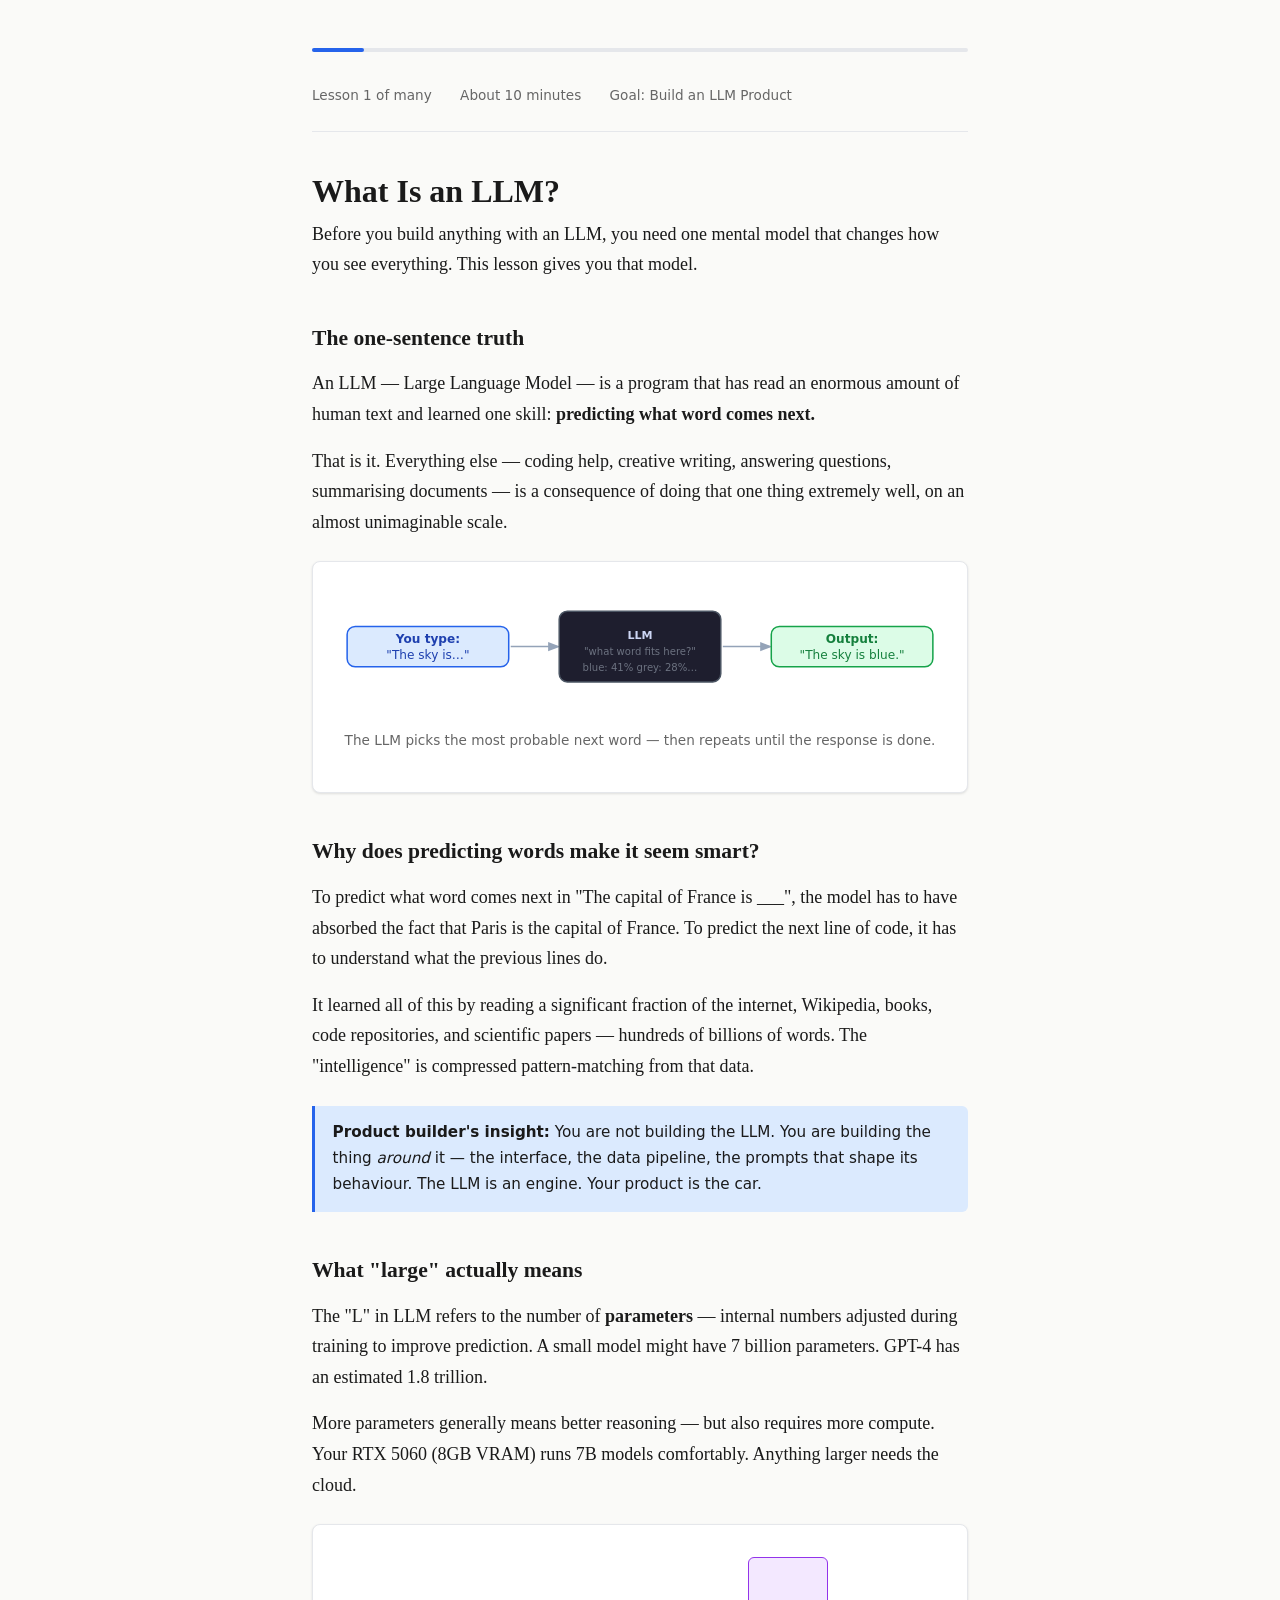
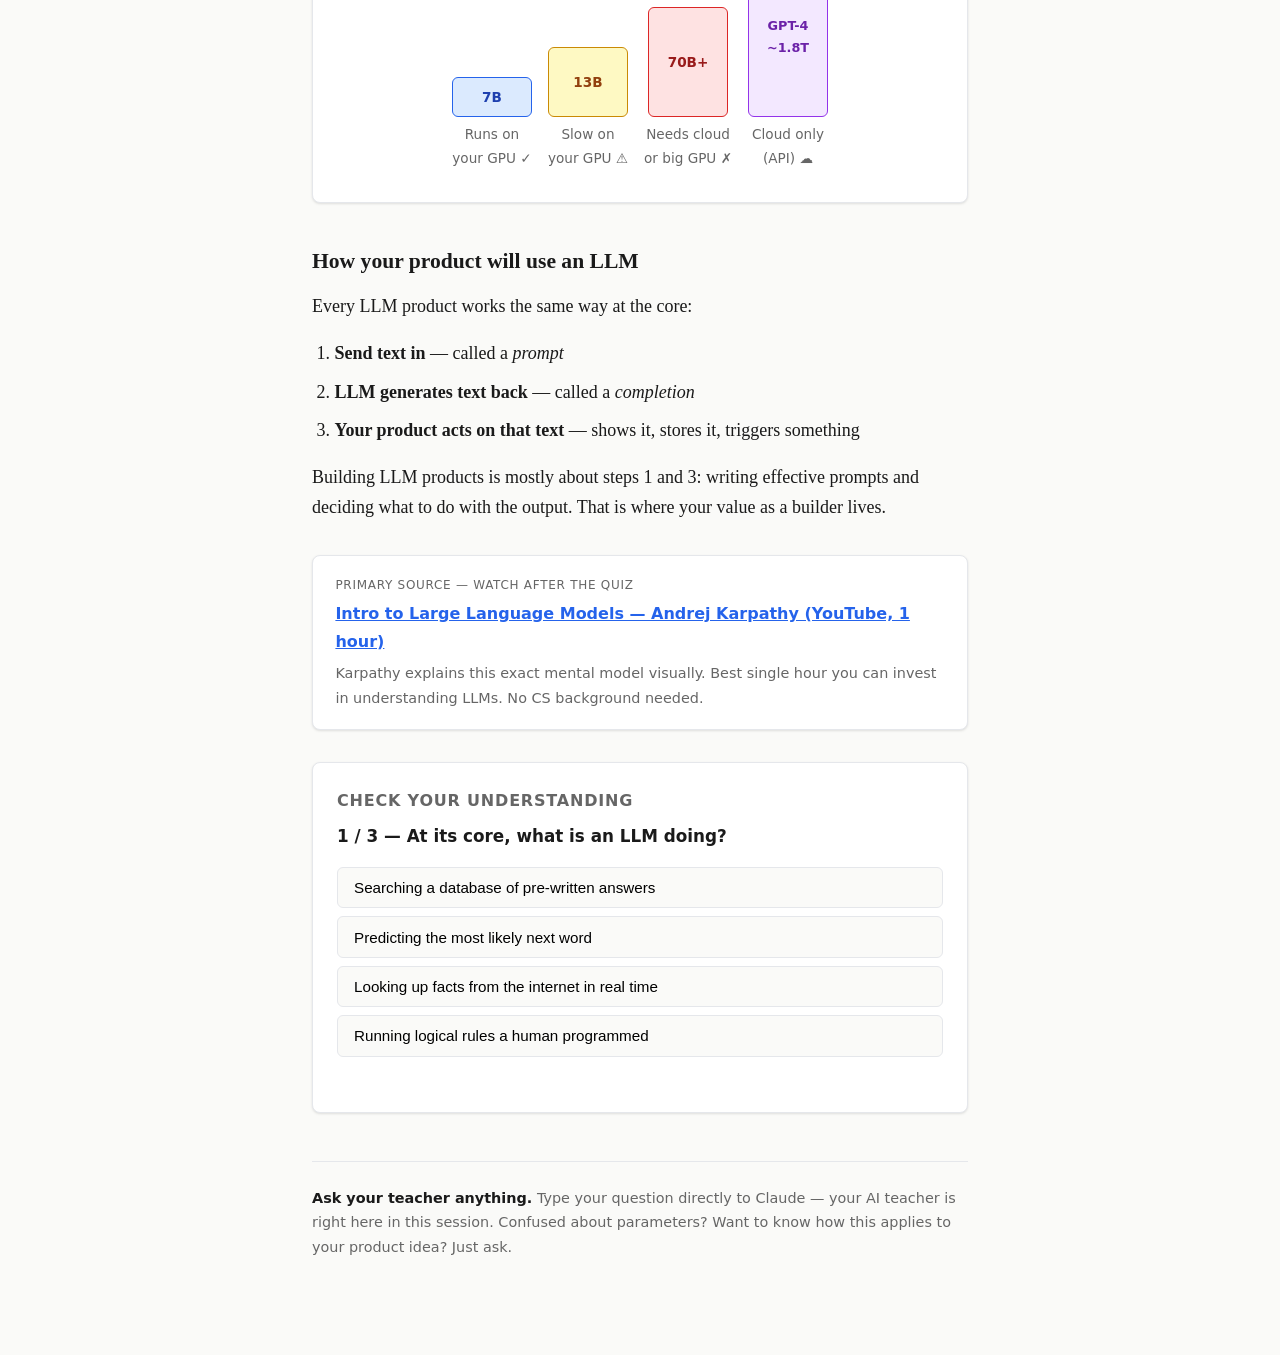
==== lessons/0001-what-is-an-llm.html @ aecf4b58 "Initial commit: Lessons 1 & 2 — What Is an LLM + Python from Zero" ====
<!DOCTYPE html>
<html lang="en">
<head>
<meta charset="UTF-8">
<meta name="viewport" content="width=device-width, initial-scale=1.0">
<title>Lesson 1 — What Is an LLM?</title>
<link rel="stylesheet" href="../assets/style.css">
</head>
<body>

<div class="progress-bar"><div class="fill" id="progress-fill" style="width: 8%"></div></div>

<p class="lesson-meta">
  <span>Lesson 1 of many</span>
  <span>About 10 minutes</span>
  <span>Goal: Build an LLM Product</span>
</p>

<h1>What Is an LLM?</h1>

<p>Before you build anything with an LLM, you need one mental model that changes how you see everything. This lesson gives you that model.</p>

<h2>The one-sentence truth</h2>

<p>An LLM — Large Language Model — is a program that has read an enormous amount of human text and learned one skill: <strong>predicting what word comes next.</strong></p>

<p>That is it. Everything else — coding help, creative writing, answering questions, summarising documents — is a consequence of doing that one thing extremely well, on an almost unimaginable scale.</p>

<div class="diagram">
  <svg viewBox="0 0 600 120" xmlns="http://www.w3.org/2000/svg" style="max-width:100%;font-family:system-ui,sans-serif">
    <rect x="10" y="40" width="160" height="40" rx="8" fill="#dbeafe" stroke="#2563eb" stroke-width="1.5"/>
    <text x="90" y="56" text-anchor="middle" font-size="12" fill="#1e40af" font-weight="600">You type:</text>
    <text x="90" y="72" text-anchor="middle" font-size="12" fill="#1e40af">"The sky is…"</text>
    <line x1="172" y1="60" x2="218" y2="60" stroke="#94a3b8" stroke-width="1.5" marker-end="url(#arr)"/>
    <rect x="220" y="25" width="160" height="70" rx="8" fill="#1e1e2e" stroke="#4b5563" stroke-width="1.5"/>
    <text x="300" y="52" text-anchor="middle" font-size="11" fill="#cdd6f4" font-weight="600">LLM</text>
    <text x="300" y="68" text-anchor="middle" font-size="10" fill="#6c7280">"what word fits here?"</text>
    <text x="300" y="84" text-anchor="middle" font-size="10" fill="#6c7280">blue: 41%  grey: 28%…</text>
    <line x1="382" y1="60" x2="428" y2="60" stroke="#94a3b8" stroke-width="1.5" marker-end="url(#arr)"/>
    <rect x="430" y="40" width="160" height="40" rx="8" fill="#dcfce7" stroke="#16a34a" stroke-width="1.5"/>
    <text x="510" y="56" text-anchor="middle" font-size="12" fill="#15803d" font-weight="600">Output:</text>
    <text x="510" y="72" text-anchor="middle" font-size="12" fill="#15803d">"The sky is blue."</text>
    <defs>
      <marker id="arr" markerWidth="8" markerHeight="8" refX="6" refY="3" orient="auto">
        <path d="M0,0 L0,6 L8,3 z" fill="#94a3b8"/>
      </marker>
    </defs>
  </svg>
  <p style="margin-top:.75rem;font-size:.85rem;color:#666;font-family:system-ui,sans-serif">The LLM picks the most probable next word — then repeats until the response is done.</p>
</div>

<h2>Why does predicting words make it seem smart?</h2>

<p>To predict what word comes next in "The capital of France is ___", the model has to have absorbed the fact that Paris is the capital of France. To predict the next line of code, it has to understand what the previous lines do.</p>

<p>It learned all of this by reading a significant fraction of the internet, Wikipedia, books, code repositories, and scientific papers — hundreds of billions of words. The "intelligence" is compressed pattern-matching from that data.</p>

<div class="callout">
  <strong>Product builder's insight:</strong> You are not building the LLM. You are building the thing <em>around</em> it — the interface, the data pipeline, the prompts that shape its behaviour. The LLM is an engine. Your product is the car.
</div>

<h2>What "large" actually means</h2>

<p>The "L" in LLM refers to the number of <strong>parameters</strong> — internal numbers adjusted during training to improve prediction. A small model might have 7 billion parameters. GPT-4 has an estimated 1.8 trillion.</p>

<p>More parameters generally means better reasoning — but also requires more compute. Your RTX 5060 (8GB VRAM) runs 7B models comfortably. Anything larger needs the cloud.</p>

<div class="diagram">
  <div style="display:flex;gap:1rem;justify-content:center;align-items:flex-end;font-family:system-ui,sans-serif;font-size:.85rem;padding:.5rem 0">
    <div style="text-align:center">
      <div style="background:#dbeafe;border:1px solid #2563eb;border-radius:6px;width:80px;height:40px;margin:0 auto .4rem;display:flex;align-items:center;justify-content:center;font-weight:700;color:#1e40af">7B</div>
      <div style="color:#666">Runs on<br>your GPU ✓</div>
    </div>
    <div style="text-align:center">
      <div style="background:#fef9c3;border:1px solid #ca8a04;border-radius:6px;width:80px;height:70px;margin:0 auto .4rem;display:flex;align-items:center;justify-content:center;font-weight:700;color:#92400e">13B</div>
      <div style="color:#666">Slow on<br>your GPU ⚠️</div>
    </div>
    <div style="text-align:center">
      <div style="background:#fee2e2;border:1px solid #dc2626;border-radius:6px;width:80px;height:110px;margin:0 auto .4rem;display:flex;align-items:center;justify-content:center;font-weight:700;color:#991b1b">70B+</div>
      <div style="color:#666">Needs cloud<br>or big GPU ✗</div>
    </div>
    <div style="text-align:center">
      <div style="background:#f3e8ff;border:1px solid #9333ea;border-radius:6px;width:80px;height:160px;margin:0 auto .4rem;display:flex;align-items:center;justify-content:center;font-weight:700;color:#6b21a8;font-size:.8rem;text-align:center">GPT-4<br>~1.8T</div>
      <div style="color:#666">Cloud only<br>(API) ☁️</div>
    </div>
  </div>
</div>

<h2>How your product will use an LLM</h2>

<p>Every LLM product works the same way at the core:</p>

<ol style="padding-left:1.4rem;margin-bottom:1rem">
  <li style="margin-bottom:.5rem"><strong>Send text in</strong> — called a <em>prompt</em></li>
  <li style="margin-bottom:.5rem"><strong>LLM generates text back</strong> — called a <em>completion</em></li>
  <li style="margin-bottom:.5rem"><strong>Your product acts on that text</strong> — shows it, stores it, triggers something</li>
</ol>

<p>Building LLM products is mostly about steps 1 and 3: writing effective prompts and deciding what to do with the output. That is where your value as a builder lives.</p>

<div class="source">
  <div class="label">Primary source — watch after the quiz</div>
  <a href="https://www.youtube.com/watch?v=zjkBMFhNj_g" target="_blank">Intro to Large Language Models — Andrej Karpathy (YouTube, 1 hour)</a>
  <p style="margin-top:.4rem;color:#666;margin-bottom:0">Karpathy explains this exact mental model visually. Best single hour you can invest in understanding LLMs. No CS background needed.</p>
</div>

<!-- QUIZ -->
<div class="quiz" id="quiz-container">
  <h3>Check your understanding</h3>
  <div id="quiz-question" class="question"></div>
  <div id="quiz-options" class="options"></div>
  <div id="quiz-feedback" class="feedback"></div>
  <button id="quiz-next" class="next-btn" style="display:none"></button>
</div>

<div class="ask-teacher">
  <strong>Ask your teacher anything.</strong> Type your question directly to Claude — your AI teacher is right here in this session. Confused about parameters? Want to know how this applies to your product idea? Just ask.
</div>

<script>
(function () {
  var questions = [
    {
      q: "At its core, what is an LLM doing?",
      options: [
        "Searching a database of pre-written answers",
        "Predicting the most likely next word",
        "Looking up facts from the internet in real time",
        "Running logical rules a human programmed"
      ],
      correct: 1,
      feedback: "Correct. Everything else — reasoning, coding, creativity — emerges from doing next-word prediction extremely well at scale."
    },
    {
      q: "Your RTX 5060 has 8GB of VRAM. Which model size runs well on it?",
      options: [
        "1.8 trillion parameters (GPT-4 scale)",
        "70 billion parameters",
        "7 billion parameters",
        "All sizes run equally well"
      ],
      correct: 2,
      feedback: "Correct. 7B models fit comfortably in 8GB VRAM with quantisation. 70B+ needs far more memory or cloud compute."
    },
    {
      q: "As a product builder, what is the LLM to you?",
      options: [
        "The full product you are shipping",
        "An engine you build your product around",
        "Something you must train from scratch",
        "A direct replacement for a search engine"
      ],
      correct: 1,
      feedback: "Correct. You don't build the engine — you build the car. The LLM is infrastructure; your product is what you wrap around it."
    }
  ];

  var current = 0;
  var answered = false;

  var qEl = document.getElementById('quiz-question');
  var oEl = document.getElementById('quiz-options');
  var fEl = document.getElementById('quiz-feedback');
  var nBtn = document.getElementById('quiz-next');
  var progFill = document.getElementById('progress-fill');

  function setProgress(pct) {
    progFill.style.width = pct + '%';
  }

  function renderQuestion() {
    answered = false;
    var q = questions[current];
    setProgress(8 + (current / questions.length) * 25);

    qEl.textContent = (current + 1) + ' / ' + questions.length + ' — ' + q.q;
    fEl.textContent = '';
    nBtn.style.display = 'none';

    while (oEl.firstChild) oEl.removeChild(oEl.firstChild);

    q.options.forEach(function (text, i) {
      var btn = document.createElement('button');
      btn.className = 'option';
      btn.textContent = text;
      btn.addEventListener('click', function () { answer(i); });
      oEl.appendChild(btn);
    });

    if (current < questions.length - 1) {
      nBtn.textContent = 'Next question →';
      nBtn.onclick = function () { current++; renderQuestion(); };
    } else {
      nBtn.textContent = 'Finish lesson ✓';
      nBtn.onclick = finish;
    }
  }

  function answer(i) {
    if (answered) return;
    answered = true;
    var q = questions[current];
    var btns = oEl.querySelectorAll('.option');
    btns[i].classList.add(i === q.correct ? 'correct' : 'wrong');
    if (i !== q.correct) btns[q.correct].classList.add('correct');
    fEl.textContent = (i === q.correct ? '✓ ' : '✗ Not quite. ') + q.feedback;
    nBtn.style.display = 'inline-block';
  }

  function finish() {
    var container = document.getElementById('quiz-container');
    while (container.firstChild) container.removeChild(container.firstChild);

    var wrap = document.createElement('div');
    wrap.style.cssText = 'text-align:center;padding:1.5rem 0;font-family:system-ui,sans-serif';

    var emoji = document.createElement('div');
    emoji.textContent = '🎉';
    emoji.style.cssText = 'font-size:2.5rem;margin-bottom:.5rem';

    var title = document.createElement('div');
    title.textContent = 'Lesson complete.';
    title.style.cssText = 'font-weight:700;font-size:1.1rem;margin-bottom:.75rem';

    var msg = document.createElement('p');
    msg.style.cssText = 'color:#666;font-size:.9rem;line-height:1.6;margin:0';
    msg.textContent = 'Now watch the Andrej Karpathy video linked above — it will make everything click visually. When ready, ask your teacher: "What is the next lesson?"';

    wrap.appendChild(emoji);
    wrap.appendChild(title);
    wrap.appendChild(msg);
    container.appendChild(wrap);
    setProgress(33);
  }

  renderQuestion();
})();
</script>

</body>
</html>
---- assets/style.css ----
/* Shared stylesheet — LLM course */

:root {
  --bg: #fafaf8;
  --text: #1a1a1a;
  --muted: #666;
  --accent: #2563eb;
  --accent-light: #dbeafe;
  --border: #e5e7eb;
  --correct: #16a34a;
  --correct-bg: #dcfce7;
  --wrong: #dc2626;
  --wrong-bg: #fee2e2;
  --code-bg: #1e1e2e;
  --code-text: #cdd6f4;
  --card-bg: #ffffff;
  --shadow: 0 1px 3px rgba(0,0,0,.08), 0 1px 2px rgba(0,0,0,.04);
}

* { box-sizing: border-box; margin: 0; padding: 0; }

body {
  font-family: "Georgia", "Times New Roman", serif;
  background: var(--bg);
  color: var(--text);
  line-height: 1.7;
  font-size: 18px;
  max-width: 720px;
  margin: 0 auto;
  padding: 3rem 2rem 6rem;
}

h1 { font-size: 2rem; font-weight: 700; line-height: 1.2; margin-bottom: .5rem; }
h2 { font-size: 1.35rem; font-weight: 700; margin-top: 2.5rem; margin-bottom: .75rem; }
h3 { font-size: 1.1rem; font-weight: 600; margin-top: 1.5rem; margin-bottom: .4rem; }

p { margin-bottom: 1rem; }
a { color: var(--accent); }

.lesson-meta {
  font-family: system-ui, sans-serif;
  font-size: .85rem;
  color: var(--muted);
  margin-bottom: 2.5rem;
  padding-bottom: 1.5rem;
  border-bottom: 1px solid var(--border);
}
.lesson-meta span { margin-right: 1.5rem; }

.callout {
  background: var(--accent-light);
  border-left: 3px solid var(--accent);
  padding: .9rem 1.1rem;
  border-radius: 0 6px 6px 0;
  margin: 1.5rem 0;
  font-family: system-ui, sans-serif;
  font-size: .95rem;
}

.diagram {
  background: var(--card-bg);
  border: 1px solid var(--border);
  border-radius: 8px;
  padding: 1.5rem;
  margin: 1.5rem 0;
  box-shadow: var(--shadow);
  text-align: center;
  font-family: system-ui, sans-serif;
}

/* Quiz widget */
.quiz {
  background: var(--card-bg);
  border: 1px solid var(--border);
  border-radius: 8px;
  padding: 1.5rem;
  margin: 2rem 0;
  box-shadow: var(--shadow);
  font-family: system-ui, sans-serif;
}
.quiz h3 { margin-top: 0; font-size: 1rem; color: var(--muted); text-transform: uppercase; letter-spacing: .05em; }
.quiz .question { font-size: 1.05rem; font-weight: 600; margin: .5rem 0 1rem; color: var(--text); }
.quiz .options { display: flex; flex-direction: column; gap: .5rem; }
.quiz .option {
  padding: .7rem 1rem;
  border: 1px solid var(--border);
  border-radius: 6px;
  cursor: pointer;
  transition: background .15s, border-color .15s;
  font-size: .95rem;
  text-align: left;
  background: var(--bg);
}
.quiz .option:hover { background: var(--accent-light); border-color: var(--accent); }
.quiz .option.correct { background: var(--correct-bg); border-color: var(--correct); color: var(--correct); }
.quiz .option.wrong { background: var(--wrong-bg); border-color: var(--wrong); color: var(--wrong); }
.quiz .feedback { margin-top: .75rem; font-size: .9rem; min-height: 1.2rem; font-weight: 500; }
.quiz .next-btn {
  margin-top: 1rem;
  padding: .5rem 1.2rem;
  background: var(--accent);
  color: white;
  border: none;
  border-radius: 6px;
  cursor: pointer;
  font-size: .9rem;
  display: none;
}
.quiz .next-btn:hover { opacity: .9; }

/* Progress */
.progress-bar {
  height: 4px;
  background: var(--border);
  border-radius: 2px;
  margin-bottom: 2rem;
}
.progress-bar .fill {
  height: 100%;
  background: var(--accent);
  border-radius: 2px;
  transition: width .3s;
}

/* Source box */
.source {
  background: var(--card-bg);
  border: 1px solid var(--border);
  border-radius: 8px;
  padding: 1.2rem 1.4rem;
  margin: 2rem 0;
  box-shadow: var(--shadow);
  font-family: system-ui, sans-serif;
  font-size: .9rem;
}
.source .label { font-size: .75rem; text-transform: uppercase; letter-spacing: .06em; color: var(--muted); margin-bottom: .3rem; }
.source a { font-weight: 600; font-size: 1rem; }

/* Ask your teacher */
.ask-teacher {
  border-top: 1px solid var(--border);
  margin-top: 3rem;
  padding-top: 1.5rem;
  font-family: system-ui, sans-serif;
  font-size: .9rem;
  color: var(--muted);
}
.ask-teacher strong { color: var(--text); }

code {
  font-family: "Menlo", "Consolas", monospace;
  background: var(--code-bg);
  color: var(--code-text);
  padding: .15em .4em;
  border-radius: 3px;
  font-size: .85em;
}
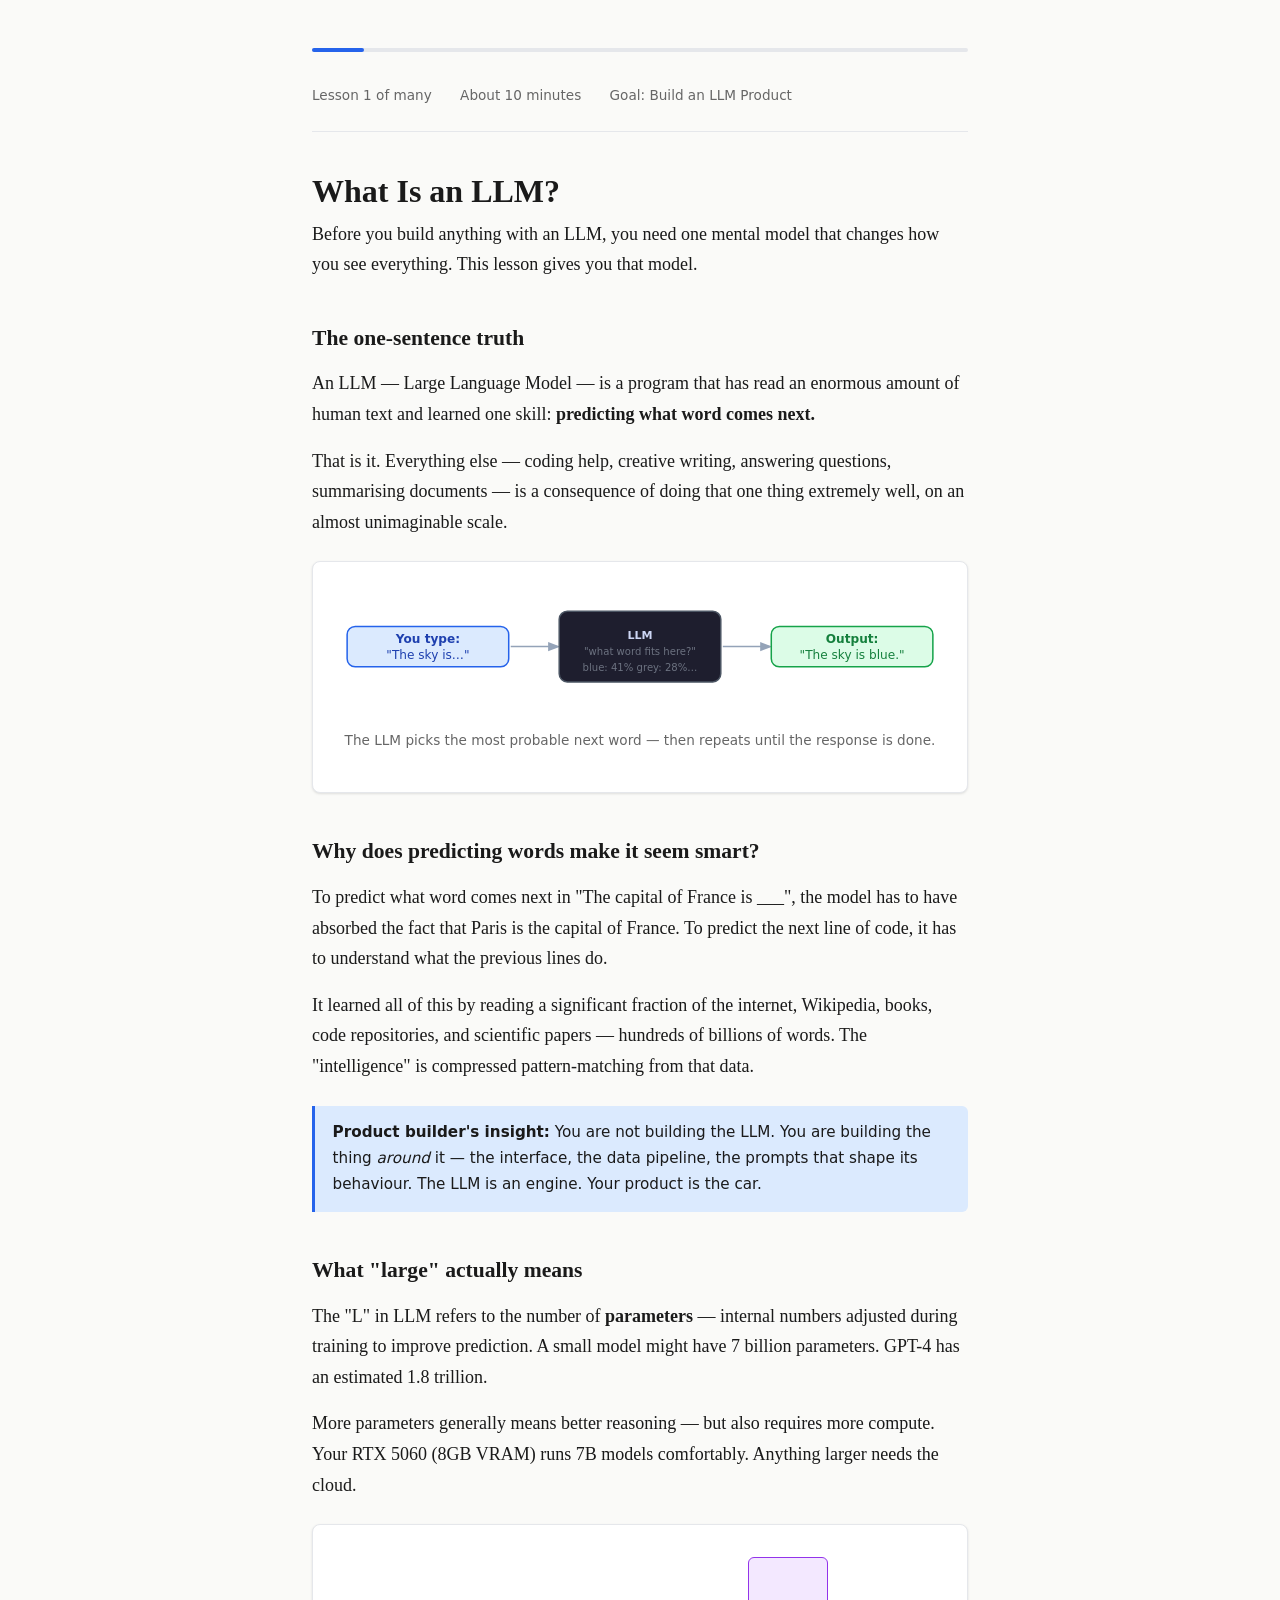
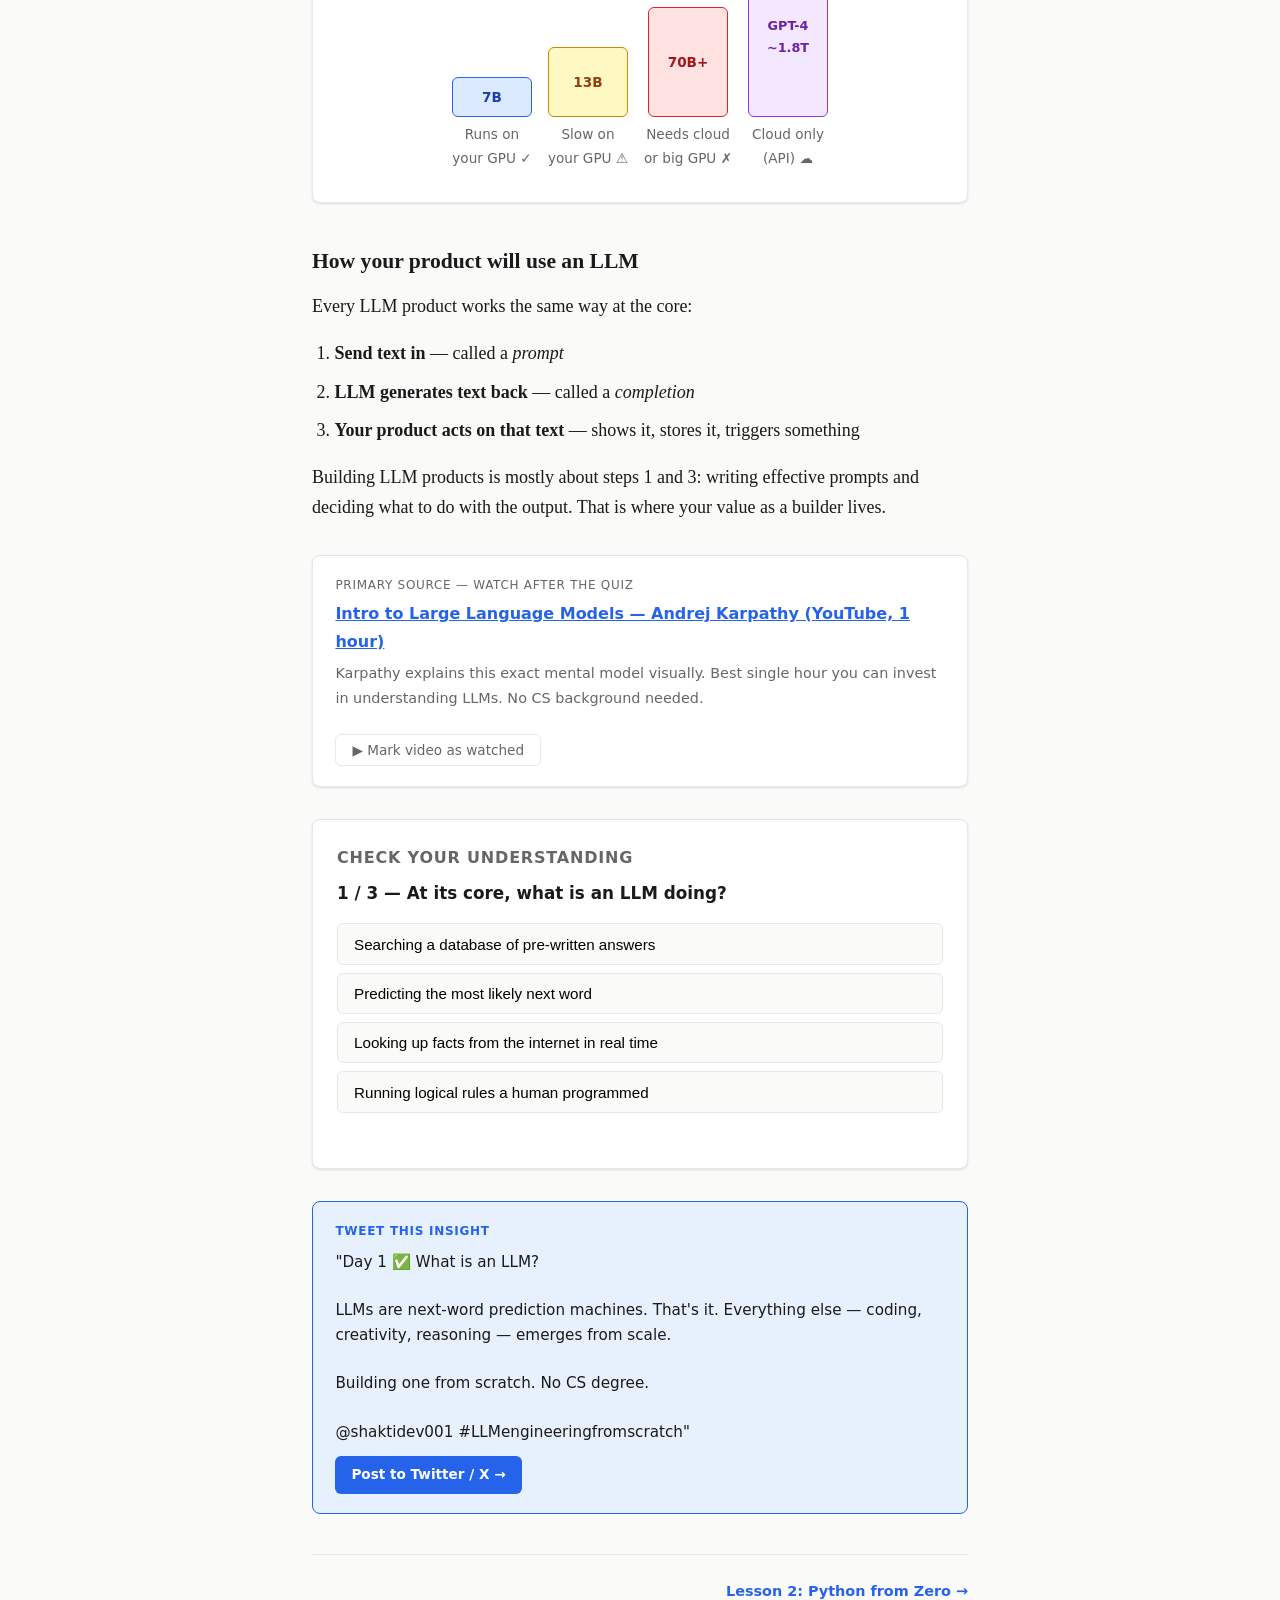
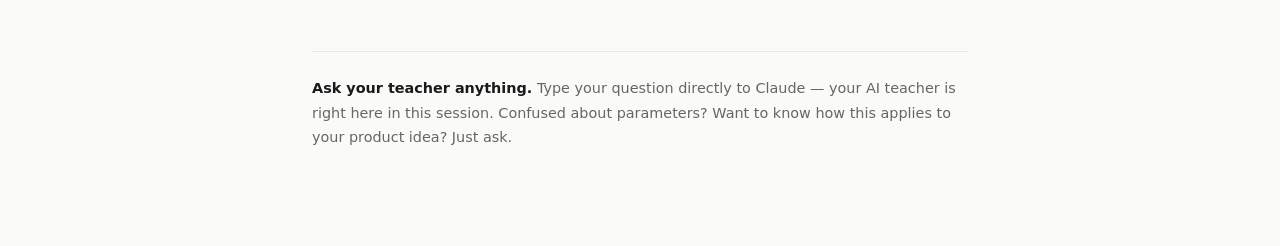
==== commit 17ebe5fc: "Add tweet credits, prev/next nav, and mark-done buttons to all 3 lessons - Tweet sections now includ" ====
--- a/lessons/0001-what-is-an-llm.html
+++ b/lessons/0001-what-is-an-llm.html
@@ -101,7 +101,8 @@
 <div class="source">
   <div class="label">Primary source — watch after the quiz</div>
   <a href="https://www.youtube.com/watch?v=zjkBMFhNj_g" target="_blank">Intro to Large Language Models — Andrej Karpathy (YouTube, 1 hour)</a>
-  <p style="margin-top:.4rem;color:#666;margin-bottom:0">Karpathy explains this exact mental model visually. Best single hour you can invest in understanding LLMs. No CS background needed.</p>
+  <p style="margin-top:.4rem;color:#666;margin-bottom:.6rem">Karpathy explains this exact mental model visually. Best single hour you can invest in understanding LLMs. No CS background needed.</p>
+  <button class="mark-video-btn" id="vid-btn" onclick="markDone('l1-video','vid-btn','✓ Video watched')">▶ Mark video as watched</button>
 </div>
 
 <!-- QUIZ -->
@@ -112,6 +113,18 @@
   <div id="quiz-feedback" class="feedback"></div>
   <button id="quiz-next" class="next-btn" style="display:none"></button>
 </div>
+
+<!-- TWEET THIS -->
+<div style="background:#e7f0fd;border:1px solid #2563eb;border-radius:8px;padding:1.2rem 1.4rem;margin:2rem 0;font-family:system-ui,sans-serif">
+  <div style="font-size:.75rem;text-transform:uppercase;letter-spacing:.06em;color:#2563eb;margin-bottom:.5rem;font-weight:600">Tweet this insight</div>
+  <div style="font-size:.95rem;color:#1a1a1a;line-height:1.6;margin-bottom:.75rem">"Day 1 ✅ What is an LLM?<br><br>LLMs are next-word prediction machines. That's it. Everything else — coding, creativity, reasoning — emerges from scale.<br><br>Building one from scratch. No CS degree.<br><br>@shaktidev001 #LLMengineeringfromscratch"</div>
+  <a href="https://twitter.com/intent/tweet?text=Day%201%20%E2%9C%85%20What%20is%20an%20LLM%3F%0A%0ALLMs%20are%20next-word%20prediction%20machines.%20That%27s%20it.%20Everything%20else%20%E2%80%94%20coding%2C%20creativity%2C%20reasoning%20%E2%80%94%20emerges%20from%20scale.%0A%0ABuilding%20one%20from%20scratch.%20No%20CS%20degree.%0A%0A%40shaktidev001%20%23LLMengineeringfromscratch&url=https%3A%2F%2Fllmengineeringfromscratch.pages.dev" target="_blank" style="display:inline-block;background:#2563eb;color:white;padding:.45rem 1rem;border-radius:6px;text-decoration:none;font-size:.85rem;font-weight:600">Post to Twitter / X →</a>
+</div>
+
+<nav class="lesson-nav">
+  <span></span>
+  <a href="0002-python-from-zero.html">Lesson 2: Python from Zero →</a>
+</nav>
 
 <div class="ask-teacher">
   <strong>Ask your teacher anything.</strong> Type your question directly to Claude — your AI teacher is right here in this session. Confused about parameters? Want to know how this applies to your product idea? Just ask.
@@ -235,6 +248,20 @@
 
   renderQuestion();
 })();
+
+function markDone(key, btnId, doneText) {
+  localStorage.setItem(key, '1');
+  var btn = document.getElementById(btnId);
+  btn.textContent = doneText;
+  btn.classList.add('done');
+  btn.onclick = null;
+}
+(function () {
+  var entries = [['l1-video', 'vid-btn', '✓ Video watched']];
+  entries.forEach(function (e) {
+    if (localStorage.getItem(e[0])) { markDone(e[0], e[1], e[2]); }
+  });
+})();
 </script>
 
 </body>
--- a/assets/style.css
+++ b/assets/style.css
@@ -155,3 +155,25 @@
   border-radius: 3px;
   font-size: .85em;
 }
+
+/* Lesson navigation */
+.lesson-nav {
+  display: flex; justify-content: space-between; align-items: center;
+  margin-top: 2.5rem; padding-top: 1.5rem; border-top: 1px solid var(--border);
+  font-family: system-ui, sans-serif; font-size: .9rem;
+}
+.lesson-nav a { color: var(--accent); text-decoration: none; font-weight: 600; }
+.lesson-nav a:hover { text-decoration: underline; }
+.lesson-nav span { color: var(--muted); font-size: .85rem; }
+
+/* Mark video as watched */
+.mark-video-btn {
+  display: inline-flex; align-items: center; gap: .4rem;
+  margin-top: .9rem; padding: .45rem 1rem;
+  border: 1px solid var(--border); border-radius: 6px;
+  background: transparent; cursor: pointer;
+  font-family: system-ui, sans-serif; font-size: .85rem;
+  color: var(--muted); transition: all .2s;
+}
+.mark-video-btn:hover { border-color: var(--correct); color: var(--correct); }
+.mark-video-btn.done { border-color: var(--correct); color: var(--correct); background: var(--correct-bg); cursor: default; }
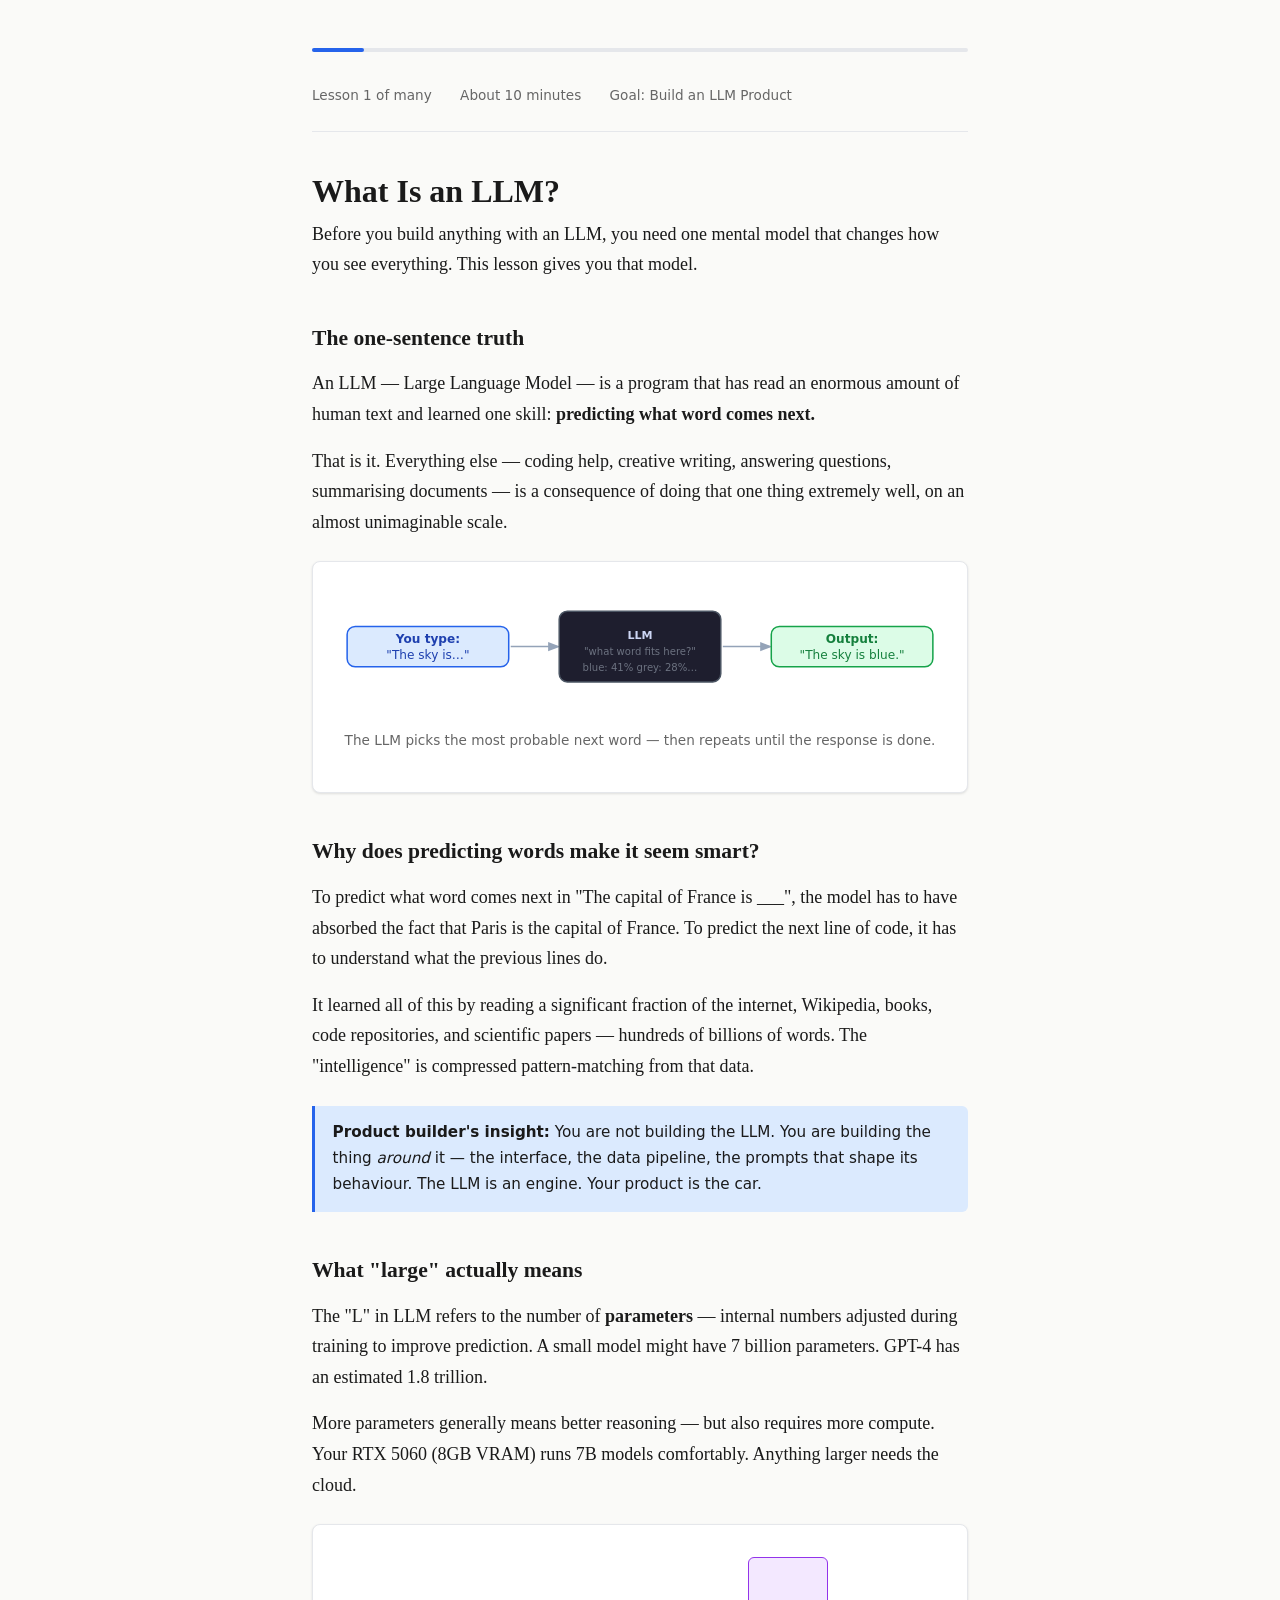
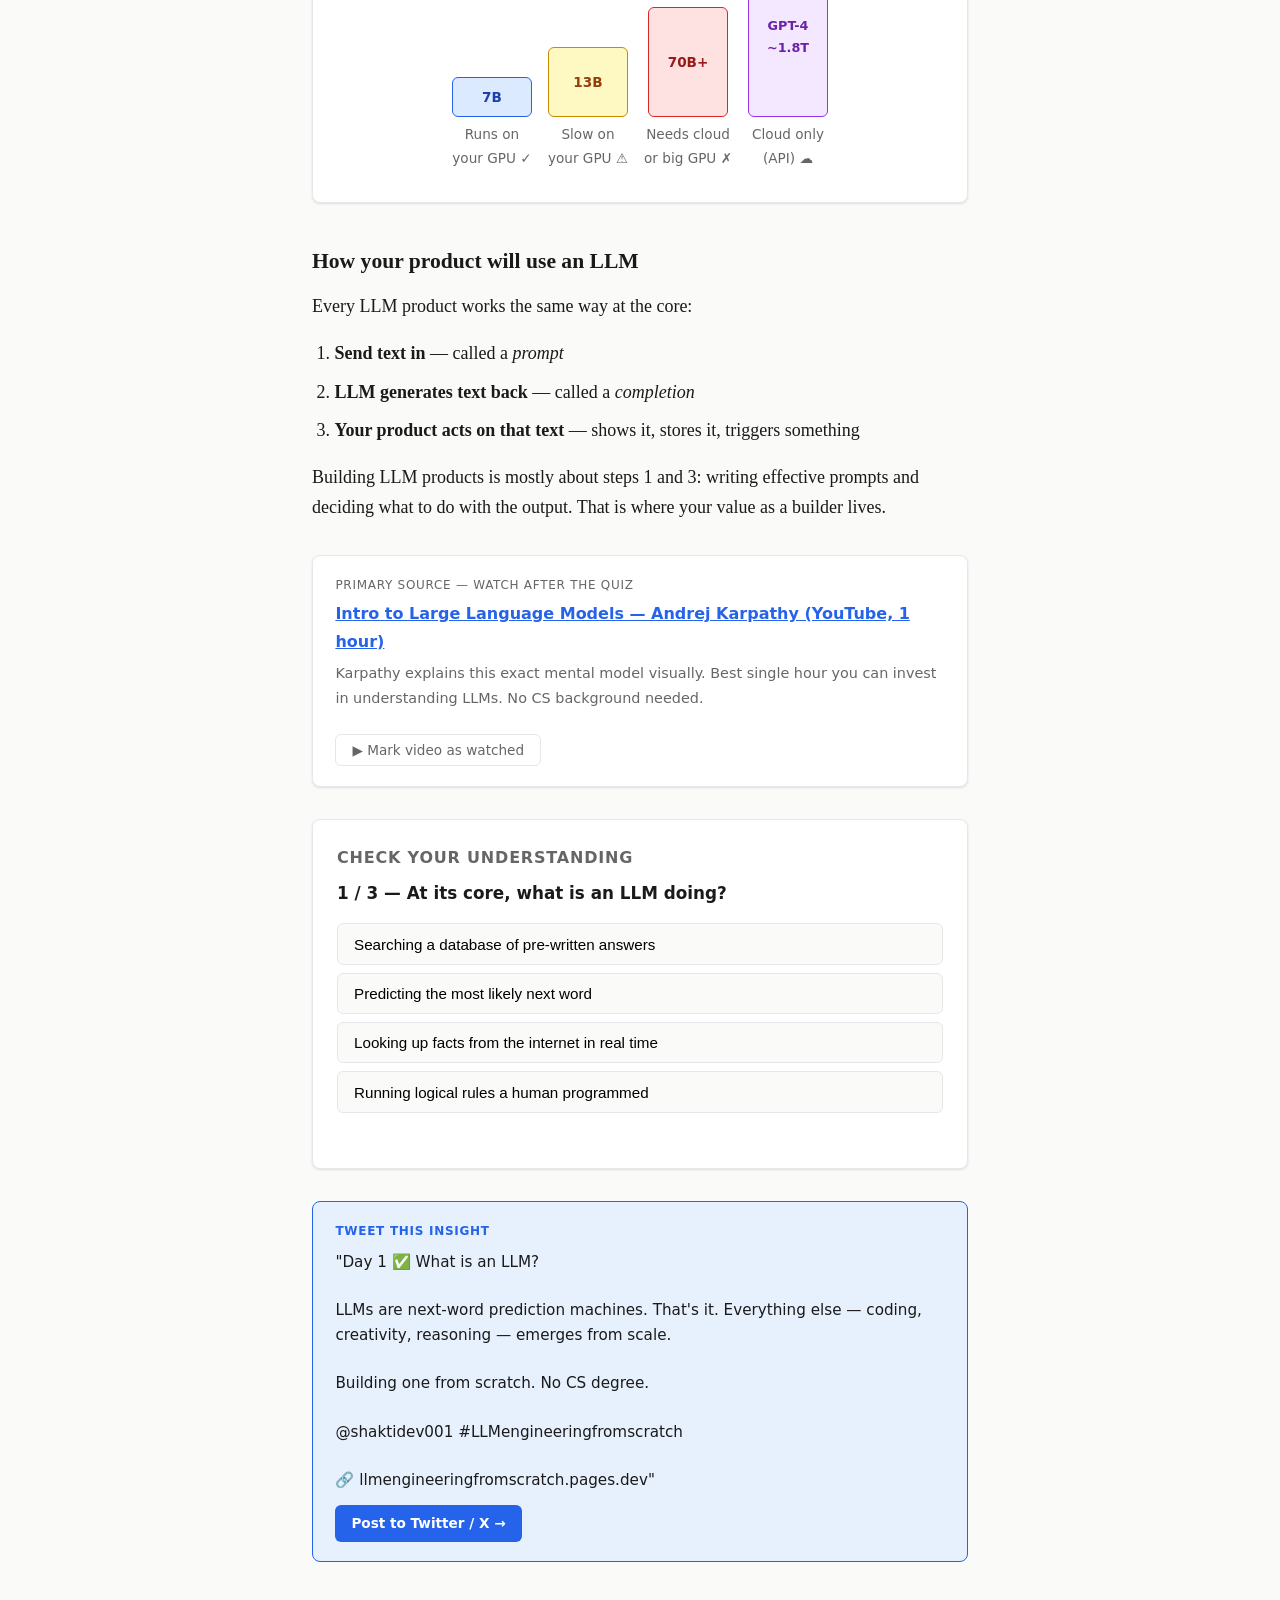
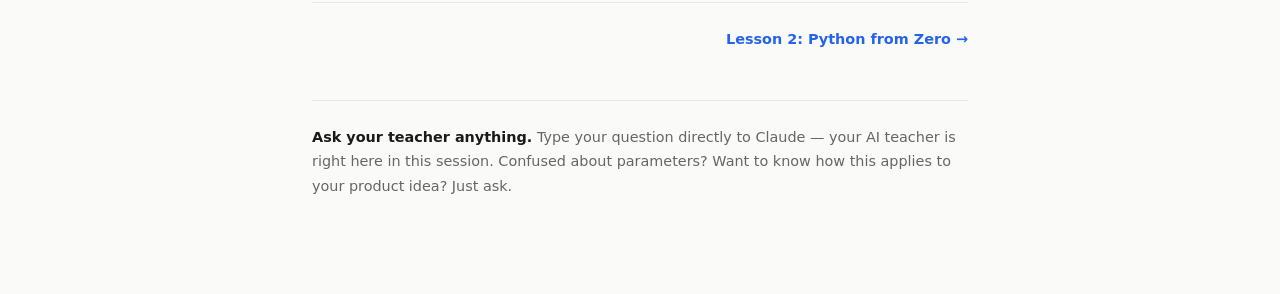
==== commit 5850b02c: "Show webapp link in tweet preview on all 4 lessons Added llmengineeringfromscratch.pages.dev visibly" ====
--- a/lessons/0001-what-is-an-llm.html
+++ b/lessons/0001-what-is-an-llm.html
@@ -117,7 +117,7 @@
 <!-- TWEET THIS -->
 <div style="background:#e7f0fd;border:1px solid #2563eb;border-radius:8px;padding:1.2rem 1.4rem;margin:2rem 0;font-family:system-ui,sans-serif">
   <div style="font-size:.75rem;text-transform:uppercase;letter-spacing:.06em;color:#2563eb;margin-bottom:.5rem;font-weight:600">Tweet this insight</div>
-  <div style="font-size:.95rem;color:#1a1a1a;line-height:1.6;margin-bottom:.75rem">"Day 1 ✅ What is an LLM?<br><br>LLMs are next-word prediction machines. That's it. Everything else — coding, creativity, reasoning — emerges from scale.<br><br>Building one from scratch. No CS degree.<br><br>@shaktidev001 #LLMengineeringfromscratch"</div>
+  <div style="font-size:.95rem;color:#1a1a1a;line-height:1.6;margin-bottom:.75rem">"Day 1 ✅ What is an LLM?<br><br>LLMs are next-word prediction machines. That's it. Everything else — coding, creativity, reasoning — emerges from scale.<br><br>Building one from scratch. No CS degree.<br><br>@shaktidev001 #LLMengineeringfromscratch<br><br>🔗 llmengineeringfromscratch.pages.dev"</div>
   <a href="https://twitter.com/intent/tweet?text=Day%201%20%E2%9C%85%20What%20is%20an%20LLM%3F%0A%0ALLMs%20are%20next-word%20prediction%20machines.%20That%27s%20it.%20Everything%20else%20%E2%80%94%20coding%2C%20creativity%2C%20reasoning%20%E2%80%94%20emerges%20from%20scale.%0A%0ABuilding%20one%20from%20scratch.%20No%20CS%20degree.%0A%0A%40shaktidev001%20%23LLMengineeringfromscratch&url=https%3A%2F%2Fllmengineeringfromscratch.pages.dev" target="_blank" style="display:inline-block;background:#2563eb;color:white;padding:.45rem 1rem;border-radius:6px;text-decoration:none;font-size:.85rem;font-weight:600">Post to Twitter / X →</a>
 </div>
 
